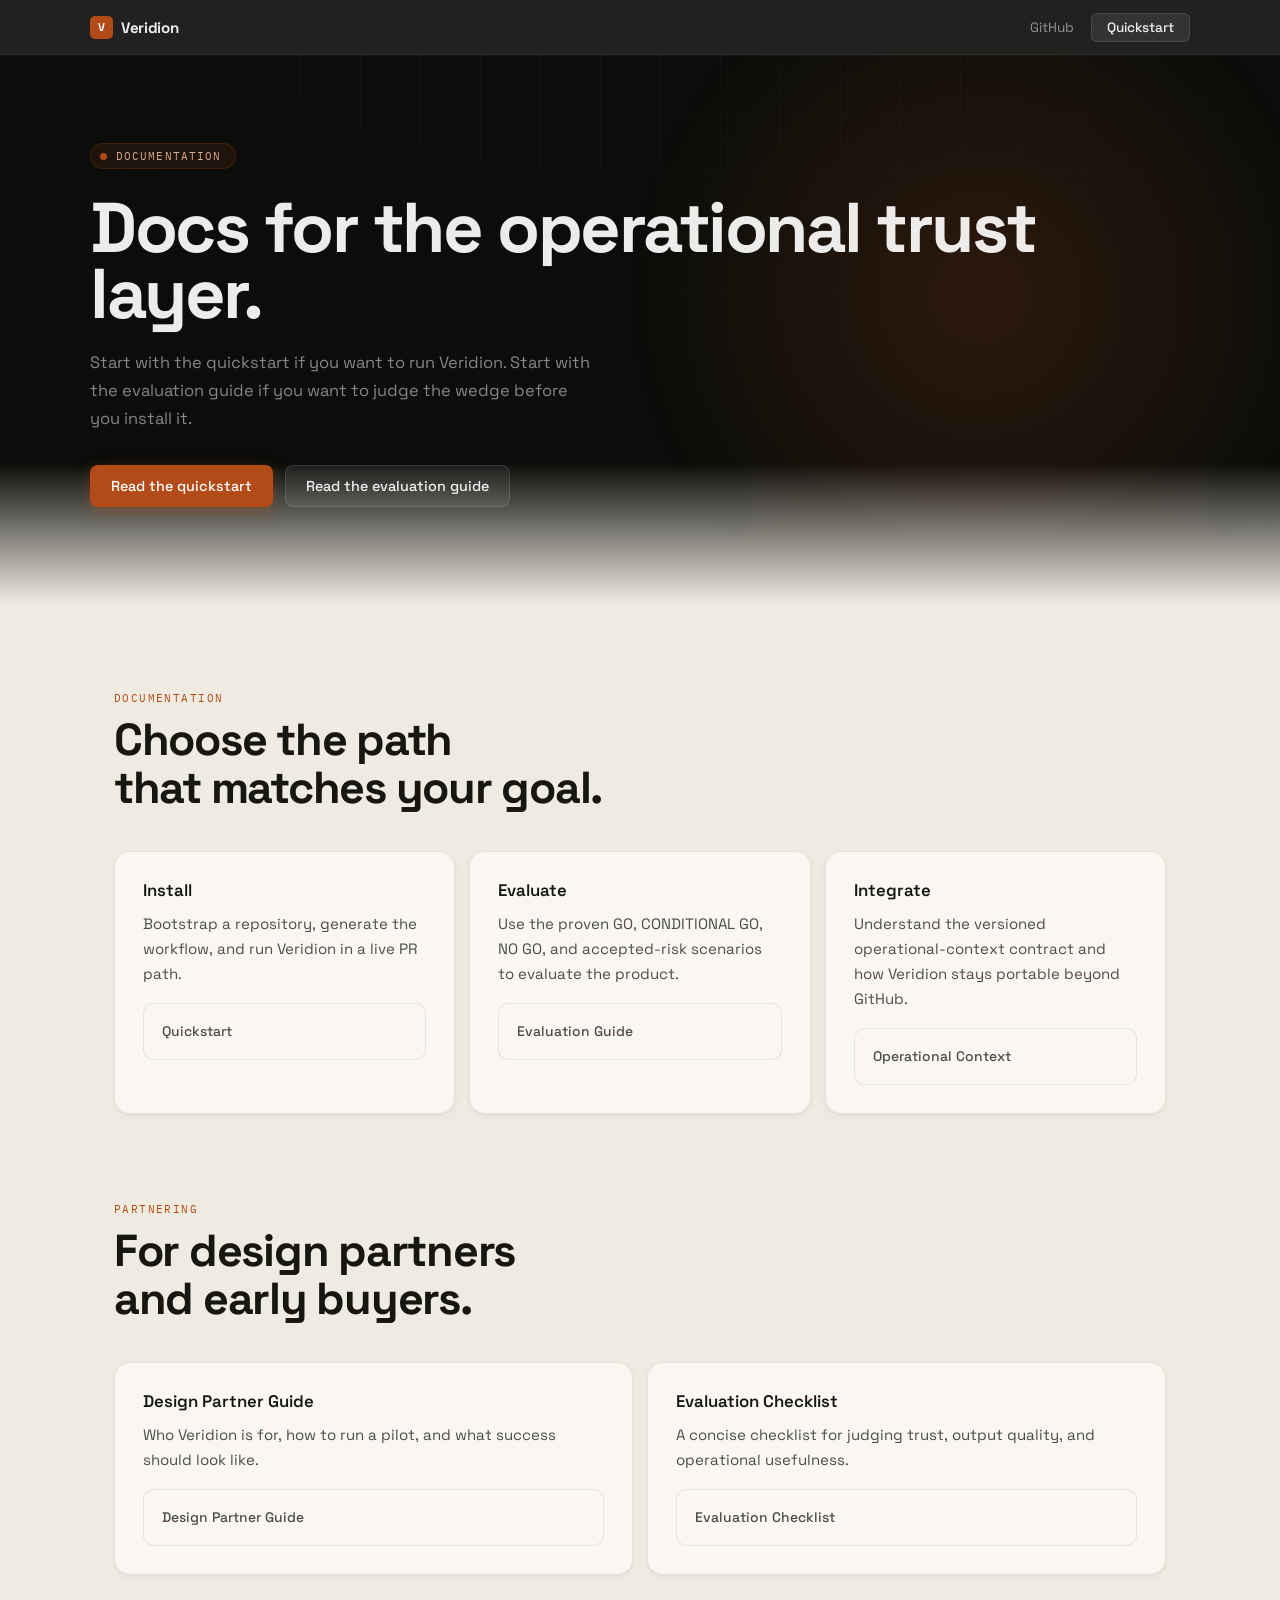
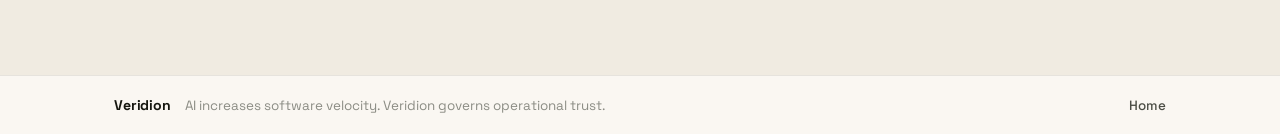
==== site/docs/index.html @ 1397eecc "docs: professionalize public repo surface" ====
<!DOCTYPE html>
<html lang="en">
<head>
  <meta charset="utf-8" />
  <meta name="viewport" content="width=device-width, initial-scale=1" />
  <title>Veridion Docs</title>
  <meta name="description" content="Documentation for Veridion, the operational trust layer for software delivery." />
  <link rel="preconnect" href="https://fonts.googleapis.com" />
  <link rel="preconnect" href="https://fonts.gstatic.com" crossorigin />
  <link href="https://fonts.googleapis.com/css2?family=IBM+Plex+Mono:wght@400;500&family=Space+Grotesk:wght@300;400;500;600;700&display=swap" rel="stylesheet" />
  <link rel="stylesheet" href="../styles.css" />
</head>
<body>
<nav class="nav nav--scrolled" id="nav">
  <div class="nav-inner">
    <a href="/" class="nav-brand">
      <span class="nav-logo" aria-hidden="true">V</span>
      Veridion
    </a>
    <div class="nav-right">
      <a href="https://github.com/veridionhq/veridion" class="nav-link" target="_blank" rel="noopener noreferrer">GitHub</a>
      <a href="/docs/quickstart" class="nav-cta">Quickstart</a>
    </div>
  </div>
</nav>

<section class="hero" style="padding-bottom:96px;">
  <div class="hero-glow" aria-hidden="true"></div>
  <div class="hero-grid-overlay" aria-hidden="true"></div>
  <div class="hero-inner" style="grid-template-columns:minmax(0,1fr);">
    <div class="hero-copy">
      <div class="hero-badge">
        <span class="badge-dot" aria-hidden="true"></span>
        Documentation
      </div>
      <h1>Docs for the operational trust layer.</h1>
      <p class="hero-sub">
        Start with the quickstart if you want to run Veridion.
        Start with the evaluation guide if you want to judge the wedge before you install it.
      </p>
      <div class="hero-actions">
        <a href="/docs/quickstart" class="btn btn--primary">Read the quickstart</a>
        <a href="/docs/evaluation" class="btn btn--ghost">Read the evaluation guide</a>
      </div>
    </div>
  </div>
</section>

<main>
  <section class="content-section reveal is-revealed" aria-labelledby="docs-heading">
    <div class="section-meta">
      <p class="eyebrow">Documentation</p>
      <h2 id="docs-heading">Choose the path<br>that matches your goal.</h2>
    </div>
    <div class="cards-3">
      <article class="card">
        <h3>Install</h3>
        <p>Bootstrap a repository, generate the workflow, and run Veridion in a live PR path.</p>
        <p style="margin-top:16px;"><a href="/docs/quickstart" class="doc-link">Quickstart</a></p>
      </article>
      <article class="card">
        <h3>Evaluate</h3>
        <p>Use the proven GO, CONDITIONAL GO, NO GO, and accepted-risk scenarios to evaluate the product.</p>
        <p style="margin-top:16px;"><a href="/docs/evaluation" class="doc-link">Evaluation Guide</a></p>
      </article>
      <article class="card">
        <h3>Integrate</h3>
        <p>Understand the versioned operational-context contract and how Veridion stays portable beyond GitHub.</p>
        <p style="margin-top:16px;"><a href="/docs/operational-context" class="doc-link">Operational Context</a></p>
      </article>
    </div>
  </section>

  <section class="content-section reveal is-revealed" aria-labelledby="partner-heading">
    <div class="section-meta">
      <p class="eyebrow">Partnering</p>
      <h2 id="partner-heading">For design partners<br>and early buyers.</h2>
    </div>
    <div class="cards-2">
      <article class="card">
        <h3>Design Partner Guide</h3>
        <p>Who Veridion is for, how to run a pilot, and what success should look like.</p>
        <p style="margin-top:16px;"><a href="/docs/design-partner" class="doc-link">Design Partner Guide</a></p>
      </article>
      <article class="card">
        <h3>Evaluation Checklist</h3>
        <p>A concise checklist for judging trust, output quality, and operational usefulness.</p>
        <p style="margin-top:16px;"><a href="/docs/checklist" class="doc-link">Evaluation Checklist</a></p>
      </article>
    </div>
  </section>
</main>

<footer class="footer">
  <div class="footer-inner">
    <span class="footer-brand">Veridion</span>
    <span class="footer-tagline">AI increases software velocity. Veridion governs operational trust.</span>
    <a href="/" class="footer-gh">Home</a>
  </div>
</footer>
</body>
</html>
---- site/styles.css ----
/* ═══════════════════════════════════════════════════════════════
   TOKENS
   ═══════════════════════════════════════════════════════════════ */
:root {
  /* Warm palette */
  --bg:          #f0ebe1;
  --surface:     #faf7f2;
  --surface-2:   #ede6d8;
  --line:        rgba(24, 22, 16, 0.09);
  --line-strong: rgba(24, 22, 16, 0.16);
  --ink:         #161710;
  --ink-2:       #4b4d45;
  --ink-3:       #8b8c84;
  --accent:      #b34b18;
  --accent-deep: #7a2e0b;
  --accent-soft: rgba(179, 75, 24, 0.10);

  /* Dark palette */
  --dark:        #0b0d0a;
  --dark-s:      #131410;
  --dark-line:   rgba(255, 255, 255, 0.07);
  --dark-ink:    rgba(255, 255, 255, 0.92);
  --dark-ink-2:  rgba(255, 255, 255, 0.50);

  /* Decision colors */
  --go:        #16a34a;
  --go-bg:     rgba(22, 163, 74, 0.09);
  --go-bd:     rgba(22, 163, 74, 0.22);
  --cond:      #c2610d;
  --cond-bg:   rgba(194, 97, 13, 0.09);
  --cond-bd:   rgba(194, 97, 13, 0.22);
  --nogo:      #dc2626;
  --nogo-bg:   rgba(220, 38, 38, 0.09);
  --nogo-bd:   rgba(220, 38, 38, 0.22);

  /* Terminal palette */
  --term-bg:     #0a0c09;
  --term-bar:    #111310;
  --term-ink:    rgba(225, 232, 218, 0.88);
  --term-muted:  rgba(175, 182, 165, 0.56);
  --term-h:      rgba(245, 248, 240, 0.96);
  --term-cond:   #f5a063;
  --term-go:     #6ee79e;
  --term-nogo:   #f87272;
  --term-dim:    rgba(165, 172, 158, 0.44);

  /* Shadows */
  --sh-xs: 0 1px 3px rgba(0,0,0,.05), 0 2px 8px rgba(0,0,0,.04);
  --sh-sm: 0 2px 8px rgba(0,0,0,.06), 0 8px 24px rgba(0,0,0,.05);
  --sh-md: 0 4px 16px rgba(0,0,0,.07), 0 16px 48px rgba(0,0,0,.07);
  --sh-lg: 0 8px 32px rgba(0,0,0,.10), 0 32px 80px rgba(0,0,0,.10);

  /* Shape */
  --r:    10px;
  --r-lg: 16px;
  --r-xl: 22px;

  --max-w: 1100px;
  --pad:   clamp(16px, 4vw, 24px);
}

/* ═══════════════════════════════════════════════════════════════
   RESET
   ═══════════════════════════════════════════════════════════════ */
*, *::before, *::after { box-sizing: border-box; margin: 0; }
html { scroll-behavior: smooth; }
body {
  font-family: 'Space Grotesk', system-ui, sans-serif;
  background: var(--bg);
  color: var(--ink);
  -webkit-font-smoothing: antialiased;
  overflow-x: hidden;
}
a { color: inherit; text-decoration: none; }
ul, ol { list-style: none; padding: 0; }
em { font-style: italic; }

/* ═══════════════════════════════════════════════════════════════
   TYPOGRAPHY
   ═══════════════════════════════════════════════════════════════ */
h1 {
  font-size: clamp(3rem, 5.5vw, 5.4rem);
  font-weight: 700;
  line-height: 0.94;
  letter-spacing: -0.035em;
  color: var(--dark-ink);
}
h1 em {
  font-style: normal;
  color: var(--accent);
}
h2 {
  font-size: clamp(2rem, 3.5vw, 3.1rem);
  font-weight: 700;
  line-height: 1.06;
  letter-spacing: -0.028em;
}
h3 {
  font-size: 1.05rem;
  font-weight: 600;
  line-height: 1.3;
}

/* ═══════════════════════════════════════════════════════════════
   NAV
   ═══════════════════════════════════════════════════════════════ */
.nav {
  position: sticky;
  top: 0;
  z-index: 200;
  padding: 0 var(--pad);
  background: rgba(11, 13, 10, 0.70);
  border-bottom: 1px solid var(--dark-line);
  backdrop-filter: blur(24px);
  -webkit-backdrop-filter: blur(24px);
  transition: background 0.3s ease, border-color 0.3s ease;
}
.nav--scrolled {
  background: rgba(11, 13, 10, 0.90);
  border-bottom-color: rgba(255,255,255,0.05);
}
.nav-inner {
  display: flex;
  align-items: center;
  justify-content: space-between;
  height: 54px;
  max-width: var(--max-w);
  margin: 0 auto;
}
.nav-brand {
  display: flex;
  align-items: center;
  gap: 8px;
  font-weight: 700;
  font-size: 0.95rem;
  letter-spacing: -0.02em;
  color: var(--dark-ink);
}
.nav-logo {
  display: inline-flex;
  align-items: center;
  justify-content: center;
  width: 23px;
  height: 23px;
  background: var(--accent);
  color: #fff;
  font-size: 0.7rem;
  font-weight: 700;
  border-radius: 5px;
  flex-shrink: 0;
}
.nav-right {
  display: flex;
  align-items: center;
  gap: 4px;
}
.nav-link {
  display: flex;
  align-items: center;
  gap: 7px;
  padding: 5px 13px;
  font-size: 0.85rem;
  color: var(--dark-ink-2);
  border-radius: 6px;
  transition: color 0.15s, background 0.15s;
}
.nav-link:hover {
  color: var(--dark-ink);
  background: rgba(255,255,255,0.06);
}
.nav-cta {
  padding: 5px 15px;
  background: rgba(255,255,255,0.08);
  border: 1px solid rgba(255,255,255,0.11);
  border-radius: 6px;
  font-size: 0.85rem;
  font-weight: 500;
  color: var(--dark-ink);
  transition: background 0.15s, border-color 0.15s;
}
.nav-cta:hover {
  background: rgba(255,255,255,0.14);
  border-color: rgba(255,255,255,0.18);
}

/* ═══════════════════════════════════════════════════════════════
   HERO
   ═══════════════════════════════════════════════════════════════ */
.hero {
  position: relative;
  background: var(--dark);
  padding: 88px var(--pad) 130px;
  overflow: hidden;
}
.hero-glow {
  position: absolute;
  top: -160px;
  right: -100px;
  width: 800px;
  height: 800px;
  background: radial-gradient(circle at center, rgba(179,75,24,0.20) 0%, transparent 62%);
  pointer-events: none;
  will-change: transform;
}
.hero-grid-overlay {
  position: absolute;
  inset: 0;
  background-image:
    linear-gradient(rgba(255,255,255,0.025) 1px, transparent 1px),
    linear-gradient(90deg, rgba(255,255,255,0.025) 1px, transparent 1px);
  background-size: 60px 60px;
  mask-image: radial-gradient(ellipse 80% 60% at 50% 0%, black 30%, transparent 100%);
  -webkit-mask-image: radial-gradient(ellipse 80% 60% at 50% 0%, black 30%, transparent 100%);
  pointer-events: none;
}
.hero::after {
  content: '';
  position: absolute;
  bottom: 0;
  left: 0;
  right: 0;
  height: 140px;
  background: linear-gradient(to bottom, transparent, var(--bg));
  pointer-events: none;
  z-index: 1;
}
.hero-inner {
  position: relative;
  z-index: 2;
  display: grid;
  grid-template-columns: minmax(0, 1fr) minmax(0, 1.08fr);
  gap: 52px;
  align-items: center;
  max-width: var(--max-w);
  margin: 0 auto;
}
.hero-badge {
  display: inline-flex;
  align-items: center;
  gap: 9px;
  padding: 5px 14px 5px 9px;
  background: rgba(179, 75, 24, 0.12);
  border: 1px solid rgba(179, 75, 24, 0.24);
  border-radius: 20px;
  font-family: 'IBM Plex Mono', monospace;
  font-size: 0.68rem;
  letter-spacing: 0.10em;
  text-transform: uppercase;
  color: rgba(240, 188, 155, 0.90);
  margin-bottom: 26px;
}
.badge-dot {
  width: 7px;
  height: 7px;
  background: var(--accent);
  border-radius: 50%;
  flex-shrink: 0;
  animation: dot-pulse 2.2s ease-in-out infinite;
}
@keyframes dot-pulse {
  0%, 100% { opacity: 1; transform: scale(1); }
  50%       { opacity: 0.45; transform: scale(0.75); }
}
.hero-sub {
  margin-top: 22px;
  font-size: 1.03rem;
  line-height: 1.70;
  color: var(--dark-ink-2);
  max-width: 46ch;
}
.hero-actions {
  display: flex;
  flex-wrap: wrap;
  gap: 12px;
  margin-top: 32px;
}

/* ═══════════════════════════════════════════════════════════════
   BUTTONS
   ═══════════════════════════════════════════════════════════════ */
.btn {
  display: inline-flex;
  align-items: center;
  gap: 8px;
  padding: 11px 20px;
  border-radius: 8px;
  font-size: 0.9rem;
  font-weight: 500;
  border: 1px solid transparent;
  cursor: pointer;
  transition: transform 0.15s ease, box-shadow 0.15s ease, background 0.15s ease, border-color 0.15s ease;
}
.btn:hover  { transform: translateY(-1px); }
.btn:active { transform: translateY(0); }

.btn--primary {
  background: var(--accent);
  color: #fff;
  box-shadow: 0 4px 14px rgba(179, 75, 24, 0.38);
}
.btn--primary:hover {
  background: #c05520;
  box-shadow: 0 6px 22px rgba(179, 75, 24, 0.50);
}
.btn--ghost {
  background: rgba(255, 255, 255, 0.07);
  border-color: rgba(255, 255, 255, 0.11);
  color: var(--dark-ink);
}
.btn--ghost:hover {
  background: rgba(255, 255, 255, 0.12);
  border-color: rgba(255, 255, 255, 0.18);
}
.btn--large {
  padding: 13px 26px;
  font-size: 0.975rem;
}

/* ═══════════════════════════════════════════════════════════════
   TERMINAL
   ═══════════════════════════════════════════════════════════════ */
.hero-terminal {
  background: var(--term-bg);
  border: 1px solid rgba(255, 255, 255, 0.07);
  border-radius: var(--r-lg);
  overflow: hidden;
  box-shadow: var(--sh-lg), 0 0 100px rgba(179, 75, 24, 0.09);
}
.terminal-bar {
  display: flex;
  align-items: center;
  gap: 10px;
  padding: 10px 14px;
  background: var(--term-bar);
  border-bottom: 1px solid rgba(255,255,255,0.05);
}
.terminal-dots {
  display: flex;
  gap: 6px;
  flex-shrink: 0;
}
.terminal-dots span {
  width: 11px;
  height: 11px;
  border-radius: 50%;
}
.terminal-dots span:nth-child(1) { background: #ff5f57; }
.terminal-dots span:nth-child(2) { background: #febc2e; }
.terminal-dots span:nth-child(3) { background: #28c840; }
.terminal-title {
  flex: 1;
  font-family: 'IBM Plex Mono', monospace;
  font-size: 0.68rem;
  color: rgba(255,255,255,0.28);
  white-space: nowrap;
  overflow: hidden;
  text-overflow: ellipsis;
}
.terminal-badge {
  flex-shrink: 0;
  font-family: 'IBM Plex Mono', monospace;
  font-size: 0.63rem;
  font-weight: 500;
  letter-spacing: 0.06em;
  text-transform: uppercase;
  padding: 2px 9px;
  border-radius: 4px;
}
.terminal-badge--conditional {
  background: rgba(194,97,13,0.18);
  color: var(--term-cond);
  border: 1px solid rgba(194,97,13,0.28);
}
.terminal-body {
  padding: 18px 20px 22px;
  font-family: 'IBM Plex Mono', monospace;
  font-size: 0.775rem;
  line-height: 1.72;
  color: var(--term-ink);
  min-height: 360px;
}

/* Terminal line types */
.tl {
  display: block;
  opacity: 0;
  animation: tl-appear 0.22s ease forwards;
}
@keyframes tl-appear {
  from { opacity: 0; transform: translateX(-3px); }
  to   { opacity: 1; transform: translateX(0); }
}
.tl--blank   { line-height: 0.9; }
.tl--h2      { color: var(--term-h); font-weight: 500; font-size: 0.82rem; }
.tl--h3      { color: rgba(200,212,192,0.82); font-weight: 500; }
.tl--decision-cond  { color: var(--term-cond); font-weight: 500; }
.tl--decision-go    { color: var(--term-go);   font-weight: 500; }
.tl--decision-nogo  { color: var(--term-nogo); font-weight: 500; }
.tl--kv      { color: var(--term-muted); }
.tl--summary { color: var(--term-dim); font-size: 0.71rem; }
.tl--li      { color: rgba(188,196,180,0.75); padding-left: 2px; }

.terminal-cursor {
  display: inline-block;
  color: rgba(255,255,255,0.65);
  font-size: 0.78rem;
  animation: cursor-blink 1.1s step-end infinite;
}
@keyframes cursor-blink {
  0%, 100% { opacity: 1; }
  50%       { opacity: 0; }
}

/* ═══════════════════════════════════════════════════════════════
   SCANNER BAR
   ═══════════════════════════════════════════════════════════════ */
.scanner-bar {
  display: flex;
  align-items: center;
  gap: 18px;
  padding: 13px var(--pad);
  background: var(--surface-2);
  border-bottom: 1px solid var(--line);
}
.scanner-label {
  font-family: 'IBM Plex Mono', monospace;
  font-size: 0.67rem;
  letter-spacing: 0.10em;
  text-transform: uppercase;
  color: var(--ink-3);
  white-space: nowrap;
}
.scanner-list {
  display: flex;
  flex-wrap: wrap;
  align-items: center;
}
.scanner-list li {
  font-size: 0.84rem;
  font-weight: 500;
  color: var(--ink-2);
  padding: 0 12px;
  position: relative;
}
.scanner-list li + li::before {
  content: '·';
  position: absolute;
  left: 0;
  color: var(--ink-3);
  font-weight: 400;
}

/* ═══════════════════════════════════════════════════════════════
   MAIN LAYOUT
   ═══════════════════════════════════════════════════════════════ */
main {
  max-width: var(--max-w);
  margin: 0 auto;
  padding: 0 var(--pad) 100px;
}
.content-section {
  padding-top: 88px;
}
.section-meta {
  margin-bottom: 40px;
}
.section-meta--centered {
  text-align: center;
}
.eyebrow {
  font-family: 'IBM Plex Mono', monospace;
  font-size: 0.68rem;
  letter-spacing: 0.13em;
  text-transform: uppercase;
  color: var(--accent);
  margin-bottom: 11px;
}
.section-intro {
  margin-top: 14px;
  font-size: 1.03rem;
  color: var(--ink-2);
  max-width: 50ch;
  line-height: 1.65;
}

/* ═══════════════════════════════════════════════════════════════
   CARDS (generic)
   ═══════════════════════════════════════════════════════════════ */
.cards-3 {
  display: grid;
  grid-template-columns: repeat(3, minmax(0, 1fr));
  gap: 14px;
}
.cards-2 {
  display: grid;
  grid-template-columns: repeat(2, minmax(0, 1fr));
  gap: 14px;
}
.card {
  padding: 28px;
  background: var(--surface);
  border: 1px solid var(--line);
  border-radius: var(--r-lg);
  box-shadow: var(--sh-xs);
  transition: transform 0.18s ease, box-shadow 0.18s ease, border-color 0.18s ease;
}
.card:hover {
  transform: translateY(-2px);
  box-shadow: var(--sh-sm);
  border-color: var(--line-strong);
}
.card h3 { margin-bottom: 10px; }
.card p {
  font-size: 0.94rem;
  color: var(--ink-2);
  line-height: 1.66;
}
.card p em { color: var(--ink); }
.card-num {
  font-family: 'IBM Plex Mono', monospace;
  font-size: 0.67rem;
  font-weight: 500;
  color: var(--ink-3);
  letter-spacing: 0.04em;
  margin-bottom: 13px;
}

/* ═══════════════════════════════════════════════════════════════
   STATEMENT BAND
   ═══════════════════════════════════════════════════════════════ */
.statement {
  margin-top: 56px;
  padding: 34px 38px;
  background: var(--surface);
  border: 1px solid var(--line);
  border-left: 3px solid var(--accent);
  border-radius: var(--r-lg);
  box-shadow: var(--sh-xs);
}
.statement p {
  font-size: clamp(1.05rem, 2vw, 1.35rem);
  font-weight: 500;
  line-height: 1.58;
  color: var(--ink);
}
.statement em     { color: var(--ink-2); }
.statement strong { color: var(--ink); }

/* ═══════════════════════════════════════════════════════════════
   TENSION CARDS
   ═══════════════════════════════════════════════════════════════ */
.tension-card {
  padding: 28px;
  background: var(--surface);
  border: 1px solid var(--line);
  border-radius: var(--r-lg);
  box-shadow: var(--sh-xs);
}
.tension-label {
  font-family: 'IBM Plex Mono', monospace;
  font-size: 0.67rem;
  font-weight: 500;
  letter-spacing: 0.10em;
  text-transform: uppercase;
  margin-bottom: 16px;
}
.tension-card--accel    .tension-label { color: var(--nogo); }
.tension-card--control  .tension-label { color: var(--go); }
.tension-card ul { display: flex; flex-direction: column; gap: 10px; }
.tension-card li {
  font-size: 0.94rem;
  color: var(--ink-2);
  line-height: 1.52;
  padding-left: 14px;
  position: relative;
}
.tension-card li::before {
  content: '–';
  position: absolute;
  left: 0;
  color: var(--ink-3);
}

/* ═══════════════════════════════════════════════════════════════
   STEPS
   ═══════════════════════════════════════════════════════════════ */
.steps {
  position: relative;
  display: flex;
  flex-direction: column;
}
.steps::before {
  content: '';
  position: absolute;
  left: 19px;
  top: 20px;
  bottom: 20px;
  width: 1px;
  background: linear-gradient(to bottom, var(--accent) 0%, transparent 100%);
  opacity: 0.22;
}
.step {
  display: flex;
  gap: 24px;
  padding: 28px 0;
  border-top: 1px solid var(--line);
}
.step:first-child {
  border-top: 0;
  padding-top: 0;
}
.step-num {
  flex-shrink: 0;
  width: 38px;
  height: 38px;
  border-radius: 50%;
  background: var(--surface);
  border: 1px solid var(--line-strong);
  display: flex;
  align-items: center;
  justify-content: center;
  font-family: 'IBM Plex Mono', monospace;
  font-size: 0.78rem;
  font-weight: 500;
  color: var(--accent);
  position: relative;
  z-index: 1;
}
.step-body h3 { margin-bottom: 6px; }
.step-body p {
  font-size: 0.94rem;
  color: var(--ink-2);
  line-height: 1.65;
}

/* ═══════════════════════════════════════════════════════════════
   DECISION CARDS
   ═══════════════════════════════════════════════════════════════ */
.decisions {
  display: grid;
  grid-template-columns: repeat(2, minmax(0, 1fr));
  gap: 14px;
}
.decision-card {
  padding: 24px;
  background: var(--surface);
  border: 1px solid var(--line);
  border-radius: var(--r-lg);
  border-top-width: 2px;
  box-shadow: var(--sh-xs);
  transition: transform 0.18s ease, box-shadow 0.18s ease;
}
.decision-card:hover {
  transform: translateY(-2px);
  box-shadow: var(--sh-sm);
}
.decision-card--go         { border-top-color: var(--go); }
.decision-card--conditional { border-top-color: var(--cond); }
.decision-card--nogo        { border-top-color: var(--nogo); }

.decision-top {
  display: flex;
  align-items: center;
  justify-content: space-between;
  margin-bottom: 12px;
}
.decision-verdict {
  font-family: 'IBM Plex Mono', monospace;
  font-size: 0.67rem;
  font-weight: 500;
  letter-spacing: 0.05em;
  text-transform: uppercase;
  padding: 3px 9px;
  border-radius: 5px;
}
.decision-verdict--go {
  background: var(--go-bg);
  color: var(--go);
  border: 1px solid var(--go-bd);
}
.decision-verdict--conditional {
  background: var(--cond-bg);
  color: var(--cond);
  border: 1px solid var(--cond-bd);
}
.decision-verdict--nogo {
  background: var(--nogo-bg);
  color: var(--nogo);
  border: 1px solid var(--nogo-bd);
}
.decision-score {
  font-family: 'IBM Plex Mono', monospace;
  font-size: 1.55rem;
  font-weight: 500;
  color: var(--ink-3);
  line-height: 1;
}
.decision-scenario {
  font-size: 0.76rem;
  font-weight: 600;
  color: var(--ink-3);
  text-transform: uppercase;
  letter-spacing: 0.06em;
  margin-bottom: 7px;
}
.decision-body {
  font-size: 0.9rem;
  color: var(--ink-2);
  line-height: 1.56;
}

/* ═══════════════════════════════════════════════════════════════
   DOC LINKS
   ═══════════════════════════════════════════════════════════════ */
.doc-links {
  display: grid;
  grid-template-columns: repeat(4, minmax(0, 1fr));
  gap: 12px;
  margin-top: 20px;
}
.doc-link {
  display: flex;
  align-items: center;
  justify-content: space-between;
  gap: 8px;
  padding: 16px 18px;
  background: var(--surface);
  border: 1px solid var(--line);
  border-radius: var(--r);
  font-size: 0.87rem;
  font-weight: 500;
  color: var(--ink-2);
  transition: border-color 0.15s, color 0.15s, transform 0.15s, background 0.15s;
}
.doc-link:hover {
  border-color: var(--accent);
  color: var(--accent);
  transform: translateY(-1px);
  background: rgba(179,75,24,0.03);
}

/* ═══════════════════════════════════════════════════════════════
   CTA SECTION
   ═══════════════════════════════════════════════════════════════ */
.cta-section {
  margin-top: 88px;
}
.cta-inner {
  position: relative;
  overflow: hidden;
  background: var(--dark);
  border: 1px solid var(--dark-line);
  border-radius: var(--r-xl);
  padding: 72px 56px;
  text-align: center;
}
.cta-glow {
  position: absolute;
  top: -80px;
  left: 50%;
  transform: translateX(-50%);
  width: 500px;
  height: 260px;
  background: radial-gradient(ellipse at center, rgba(179,75,24,0.24) 0%, transparent 68%);
  pointer-events: none;
}
.cta-inner h2 {
  color: var(--dark-ink);
  margin-bottom: 13px;
  position: relative;
}
.cta-inner > p {
  font-size: 1.03rem;
  color: var(--dark-ink-2);
  margin-bottom: 28px;
  position: relative;
}
.cta-code {
  display: inline-flex;
  align-items: center;
  gap: 10px;
  padding: 11px 16px;
  background: rgba(255,255,255,0.05);
  border: 1px solid rgba(255,255,255,0.09);
  border-radius: 8px;
  margin-bottom: 28px;
  position: relative;
}
.cta-code code {
  font-family: 'IBM Plex Mono', monospace;
  font-size: 0.85rem;
  color: rgba(255,255,255,0.78);
  user-select: all;
}
.copy-btn {
  background: none;
  border: none;
  padding: 3px 5px;
  cursor: pointer;
  color: rgba(255,255,255,0.35);
  border-radius: 4px;
  display: flex;
  align-items: center;
  transition: color 0.15s, background 0.15s;
  flex-shrink: 0;
}
.copy-btn:hover {
  color: rgba(255,255,255,0.75);
  background: rgba(255,255,255,0.08);
}
.copy-btn .icon-check { display: none; }
.copy-btn.copied .icon-copy  { display: none; }
.copy-btn.copied .icon-check { display: block; color: #6ee7a0; }

/* ═══════════════════════════════════════════════════════════════
   FOOTER
   ═══════════════════════════════════════════════════════════════ */
.footer {
  border-top: 1px solid var(--line);
  background: var(--surface);
}
.footer-inner {
  display: flex;
  align-items: center;
  gap: 14px;
  max-width: var(--max-w);
  margin: 0 auto;
  padding: 20px var(--pad);
}
.footer-brand {
  font-weight: 700;
  font-size: 0.88rem;
  letter-spacing: -0.01em;
}
.footer-tagline {
  flex: 1;
  font-size: 0.84rem;
  color: var(--ink-3);
}
.footer-gh {
  display: flex;
  align-items: center;
  gap: 5px;
  font-size: 0.84rem;
  font-weight: 500;
  color: var(--ink-2);
  transition: color 0.15s;
}
.footer-gh:hover { color: var(--accent); }

/* ═══════════════════════════════════════════════════════════════
   SCROLL REVEAL
   ═══════════════════════════════════════════════════════════════ */
.reveal {
  opacity: 0;
  transform: translateY(22px);
  transition: opacity 0.55s ease, transform 0.55s ease;
}
.reveal.is-revealed {
  opacity: 1;
  transform: translateY(0);
}
.reveal-child {
  opacity: 0;
  transform: translateY(18px);
  transition: opacity 0.50s ease, transform 0.50s ease;
}
.reveal-child.is-revealed {
  opacity: 1;
  transform: translateY(0);
}

/* ═══════════════════════════════════════════════════════════════
   RESPONSIVE
   ═══════════════════════════════════════════════════════════════ */
@media (max-width: 940px) {
  .hero-inner {
    grid-template-columns: 1fr;
    gap: 44px;
  }
  .hero-terminal {
    display: none;
  }
  .hero {
    padding-bottom: 100px;
  }
}

@media (max-width: 820px) {
  .cards-3,
  .decisions,
  .doc-links {
    grid-template-columns: 1fr;
  }
}

@media (max-width: 640px) {
  .cards-2 { grid-template-columns: 1fr; }
  .hero { padding-top: 60px; padding-bottom: 80px; }
  .content-section { padding-top: 64px; }
  .statement { padding: 24px; }
  .cta-inner { padding: 44px 24px; }
  .cta-code { flex-wrap: wrap; justify-content: center; }
  .steps::before { display: none; }
  .scanner-bar { flex-direction: column; align-items: flex-start; gap: 8px; }
  .footer-tagline { display: none; }
}

@media (prefers-reduced-motion: reduce) {
  .reveal, .reveal-child, .btn, .card, .decision-card, .doc-link {
    transition: none;
  }
  .badge-dot, .terminal-cursor, .tl {
    animation: none;
  }
  .tl { opacity: 1; }
}
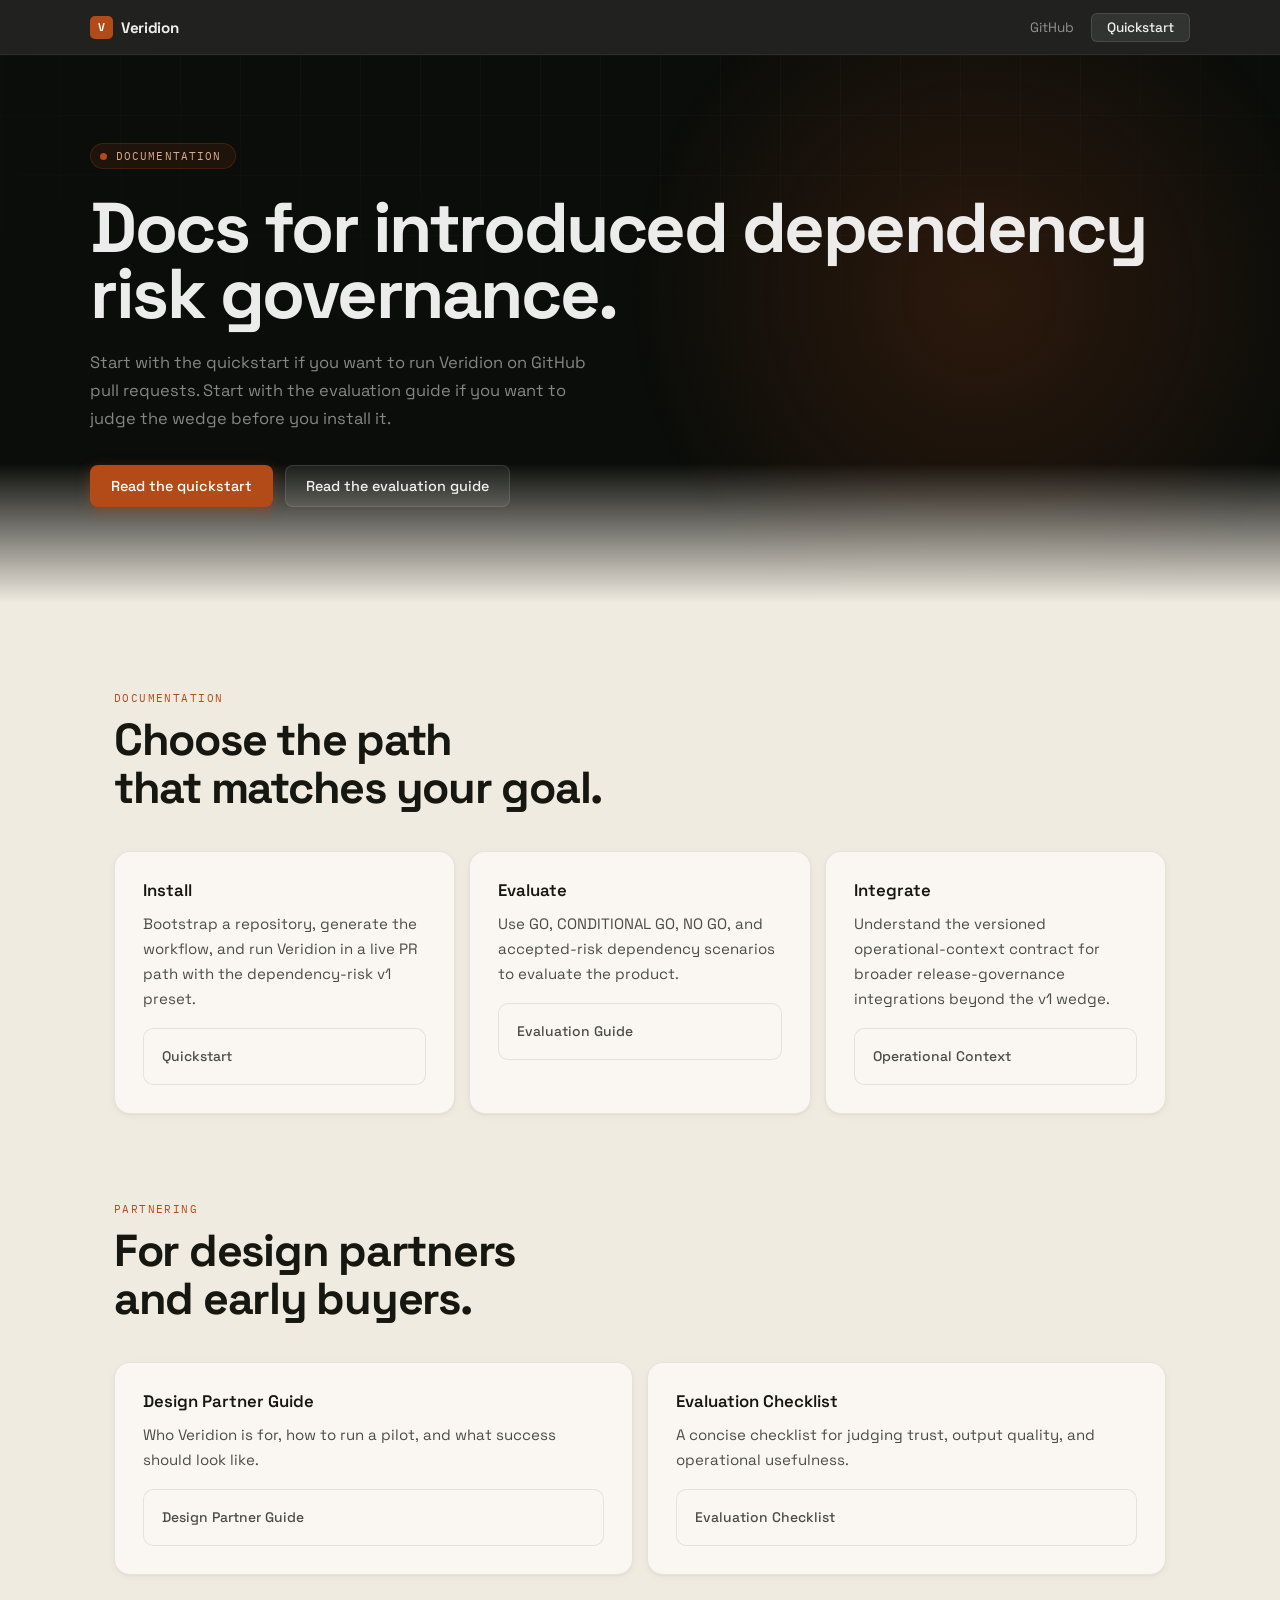
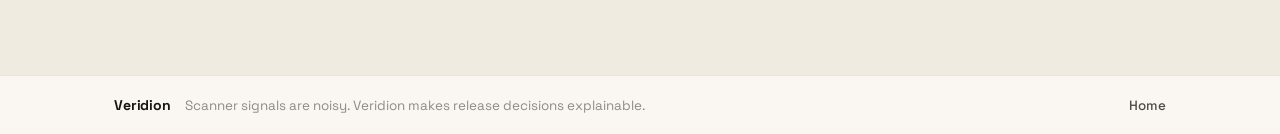
==== commit ba97faf2: "strategy: align v1 dependency risk wedge" ====
--- a/site/docs/index.html
+++ b/site/docs/index.html
@@ -4,7 +4,7 @@
   <meta charset="utf-8" />
   <meta name="viewport" content="width=device-width, initial-scale=1" />
   <title>Veridion Docs</title>
-  <meta name="description" content="Documentation for Veridion, the operational trust layer for software delivery." />
+  <meta name="description" content="Documentation for Veridion, the release decision engine for introduced dependency risk." />
   <link rel="preconnect" href="https://fonts.googleapis.com" />
   <link rel="preconnect" href="https://fonts.gstatic.com" crossorigin />
   <link href="https://fonts.googleapis.com/css2?family=IBM+Plex+Mono:wght@400;500&family=Space+Grotesk:wght@300;400;500;600;700&display=swap" rel="stylesheet" />
@@ -33,9 +33,9 @@
         <span class="badge-dot" aria-hidden="true"></span>
         Documentation
       </div>
-      <h1>Docs for the operational trust layer.</h1>
+      <h1>Docs for introduced dependency risk governance.</h1>
       <p class="hero-sub">
-        Start with the quickstart if you want to run Veridion.
+        Start with the quickstart if you want to run Veridion on GitHub pull requests.
         Start with the evaluation guide if you want to judge the wedge before you install it.
       </p>
       <div class="hero-actions">
@@ -55,17 +55,17 @@
     <div class="cards-3">
       <article class="card">
         <h3>Install</h3>
-        <p>Bootstrap a repository, generate the workflow, and run Veridion in a live PR path.</p>
+        <p>Bootstrap a repository, generate the workflow, and run Veridion in a live PR path with the dependency-risk v1 preset.</p>
         <p style="margin-top:16px;"><a href="/docs/quickstart" class="doc-link">Quickstart</a></p>
       </article>
       <article class="card">
         <h3>Evaluate</h3>
-        <p>Use the proven GO, CONDITIONAL GO, NO GO, and accepted-risk scenarios to evaluate the product.</p>
+        <p>Use GO, CONDITIONAL GO, NO GO, and accepted-risk dependency scenarios to evaluate the product.</p>
         <p style="margin-top:16px;"><a href="/docs/evaluation" class="doc-link">Evaluation Guide</a></p>
       </article>
       <article class="card">
         <h3>Integrate</h3>
-        <p>Understand the versioned operational-context contract and how Veridion stays portable beyond GitHub.</p>
+        <p>Understand the versioned operational-context contract for broader release-governance integrations beyond the v1 wedge.</p>
         <p style="margin-top:16px;"><a href="/docs/operational-context" class="doc-link">Operational Context</a></p>
       </article>
     </div>
@@ -94,7 +94,7 @@
 <footer class="footer">
   <div class="footer-inner">
     <span class="footer-brand">Veridion</span>
-    <span class="footer-tagline">AI increases software velocity. Veridion governs operational trust.</span>
+    <span class="footer-tagline">Scanner signals are noisy. Veridion makes release decisions explainable.</span>
     <a href="/" class="footer-gh">Home</a>
   </div>
 </footer>
--- a/site/styles.css
+++ b/site/styles.css
@@ -85,10 +85,6 @@
   letter-spacing: -0.035em;
   color: var(--dark-ink);
 }
-h1 em {
-  font-style: normal;
-  color: var(--accent);
-}
 h2 {
   font-size: clamp(2rem, 3.5vw, 3.1rem);
   font-weight: 700;
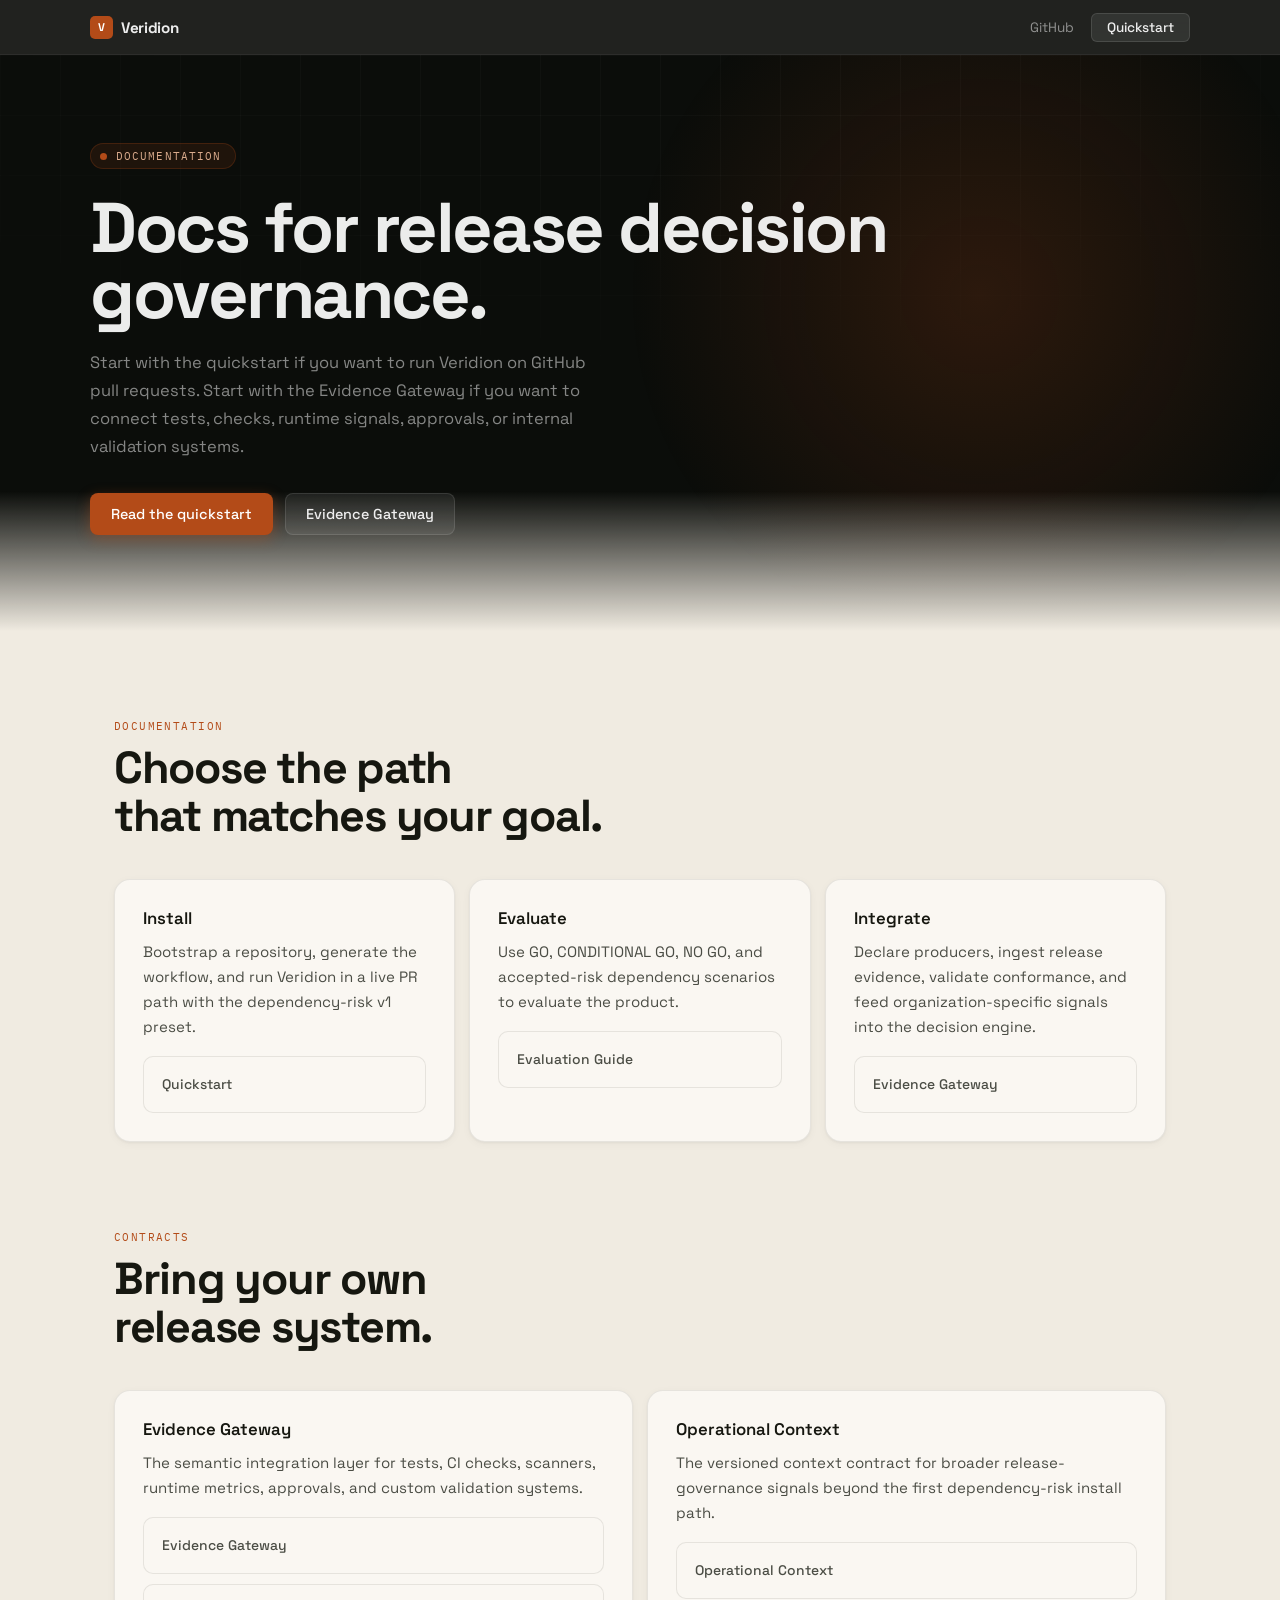
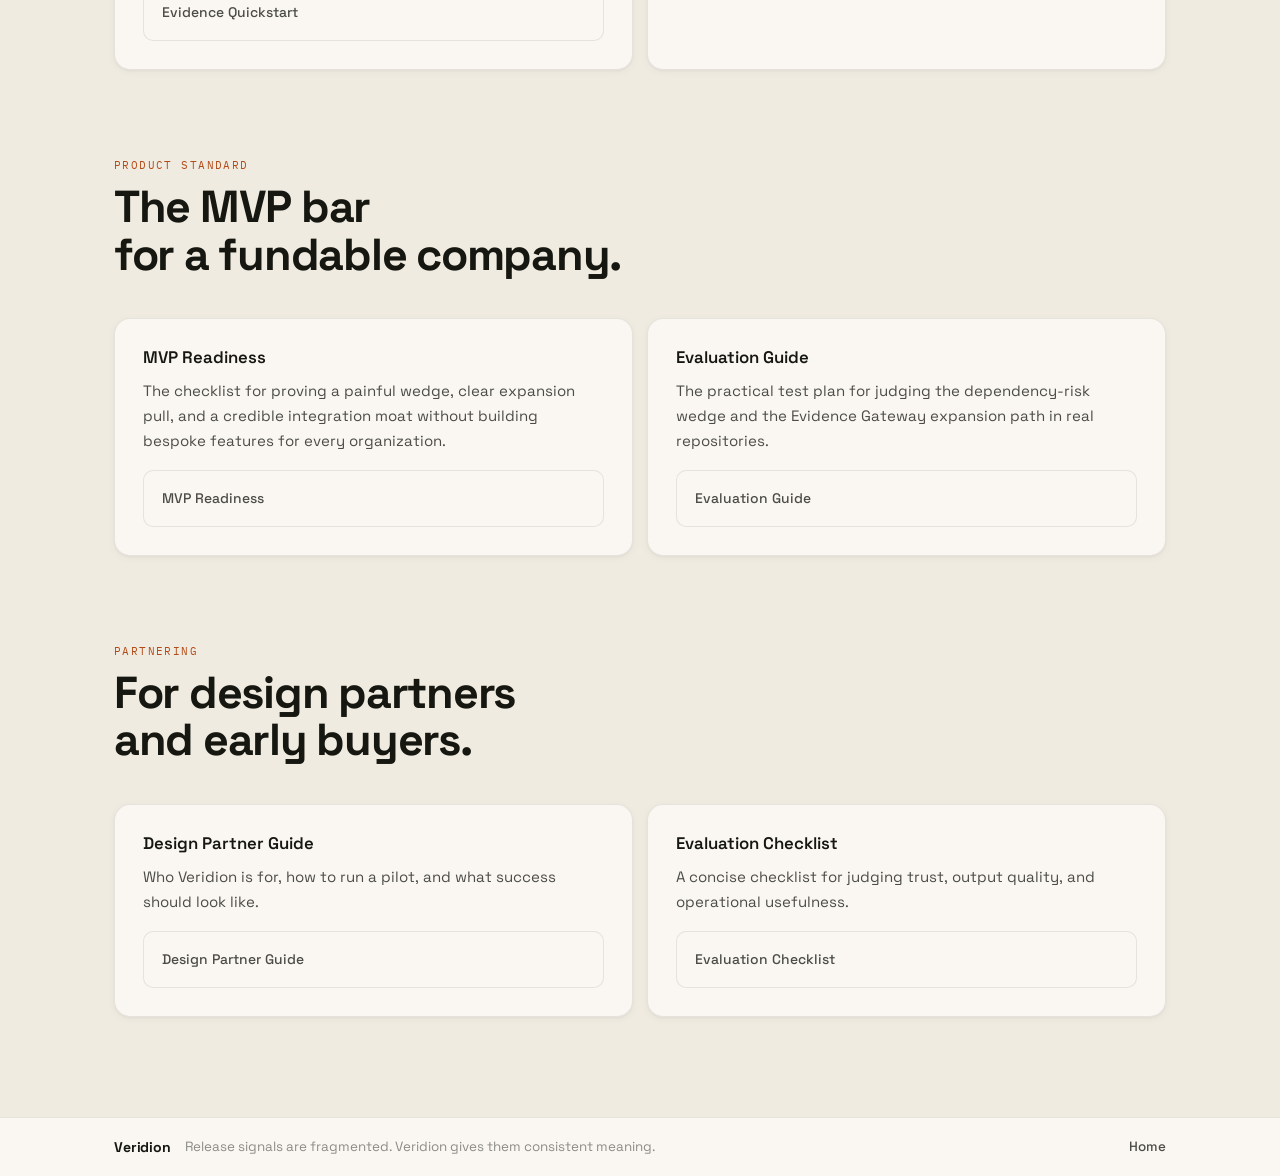
==== commit a697148b: "feat: add release evidence gateway" ====
--- a/site/docs/index.html
+++ b/site/docs/index.html
@@ -4,7 +4,7 @@
   <meta charset="utf-8" />
   <meta name="viewport" content="width=device-width, initial-scale=1" />
   <title>Veridion Docs</title>
-  <meta name="description" content="Documentation for Veridion, the release decision engine for introduced dependency risk." />
+  <meta name="description" content="Documentation for Veridion, the release decision operating layer and evidence gateway." />
   <link rel="preconnect" href="https://fonts.googleapis.com" />
   <link rel="preconnect" href="https://fonts.gstatic.com" crossorigin />
   <link href="https://fonts.googleapis.com/css2?family=IBM+Plex+Mono:wght@400;500&family=Space+Grotesk:wght@300;400;500;600;700&display=swap" rel="stylesheet" />
@@ -33,14 +33,14 @@
         <span class="badge-dot" aria-hidden="true"></span>
         Documentation
       </div>
-      <h1>Docs for introduced dependency risk governance.</h1>
+      <h1>Docs for release decision governance.</h1>
       <p class="hero-sub">
         Start with the quickstart if you want to run Veridion on GitHub pull requests.
-        Start with the evaluation guide if you want to judge the wedge before you install it.
+        Start with the Evidence Gateway if you want to connect tests, checks, runtime signals, approvals, or internal validation systems.
       </p>
       <div class="hero-actions">
         <a href="/docs/quickstart" class="btn btn--primary">Read the quickstart</a>
-        <a href="/docs/evaluation" class="btn btn--ghost">Read the evaluation guide</a>
+        <a href="/docs/evidence-gateway" class="btn btn--ghost">Evidence Gateway</a>
       </div>
     </div>
   </div>
@@ -65,8 +65,47 @@
       </article>
       <article class="card">
         <h3>Integrate</h3>
-        <p>Understand the versioned operational-context contract for broader release-governance integrations beyond the v1 wedge.</p>
+        <p>Declare producers, ingest release evidence, validate conformance, and feed organization-specific signals into the decision engine.</p>
+        <p style="margin-top:16px;"><a href="/docs/evidence-gateway" class="doc-link">Evidence Gateway</a></p>
+      </article>
+    </div>
+  </section>
+
+  <section class="content-section reveal is-revealed" aria-labelledby="contracts-heading">
+    <div class="section-meta">
+      <p class="eyebrow">Contracts</p>
+      <h2 id="contracts-heading">Bring your own<br>release system.</h2>
+    </div>
+    <div class="cards-2">
+      <article class="card">
+        <h3>Evidence Gateway</h3>
+        <p>The semantic integration layer for tests, CI checks, scanners, runtime metrics, approvals, and custom validation systems.</p>
+        <p style="margin-top:16px;"><a href="/docs/evidence-gateway" class="doc-link">Evidence Gateway</a></p>
+        <p style="margin-top:10px;"><a href="/docs/evidence-quickstart" class="doc-link">Evidence Quickstart</a></p>
+      </article>
+      <article class="card">
+        <h3>Operational Context</h3>
+        <p>The versioned context contract for broader release-governance signals beyond the first dependency-risk install path.</p>
         <p style="margin-top:16px;"><a href="/docs/operational-context" class="doc-link">Operational Context</a></p>
+      </article>
+    </div>
+  </section>
+
+  <section class="content-section reveal is-revealed" aria-labelledby="mvp-heading">
+    <div class="section-meta">
+      <p class="eyebrow">Product standard</p>
+      <h2 id="mvp-heading">The MVP bar<br>for a fundable company.</h2>
+    </div>
+    <div class="cards-2">
+      <article class="card">
+        <h3>MVP Readiness</h3>
+        <p>The checklist for proving a painful wedge, clear expansion pull, and a credible integration moat without building bespoke features for every organization.</p>
+        <p style="margin-top:16px;"><a href="/docs/mvp-readiness" class="doc-link">MVP Readiness</a></p>
+      </article>
+      <article class="card">
+        <h3>Evaluation Guide</h3>
+        <p>The practical test plan for judging the dependency-risk wedge and the Evidence Gateway expansion path in real repositories.</p>
+        <p style="margin-top:16px;"><a href="/docs/evaluation" class="doc-link">Evaluation Guide</a></p>
       </article>
     </div>
   </section>
@@ -94,7 +133,7 @@
 <footer class="footer">
   <div class="footer-inner">
     <span class="footer-brand">Veridion</span>
-    <span class="footer-tagline">Scanner signals are noisy. Veridion makes release decisions explainable.</span>
+    <span class="footer-tagline">Release signals are fragmented. Veridion gives them consistent meaning.</span>
     <a href="/" class="footer-gh">Home</a>
   </div>
 </footer>
--- a/site/styles.css
+++ b/site/styles.css
@@ -710,7 +710,7 @@
    ═══════════════════════════════════════════════════════════════ */
 .doc-links {
   display: grid;
-  grid-template-columns: repeat(4, minmax(0, 1fr));
+  grid-template-columns: repeat(auto-fit, minmax(180px, 1fr));
   gap: 12px;
   margin-top: 20px;
 }
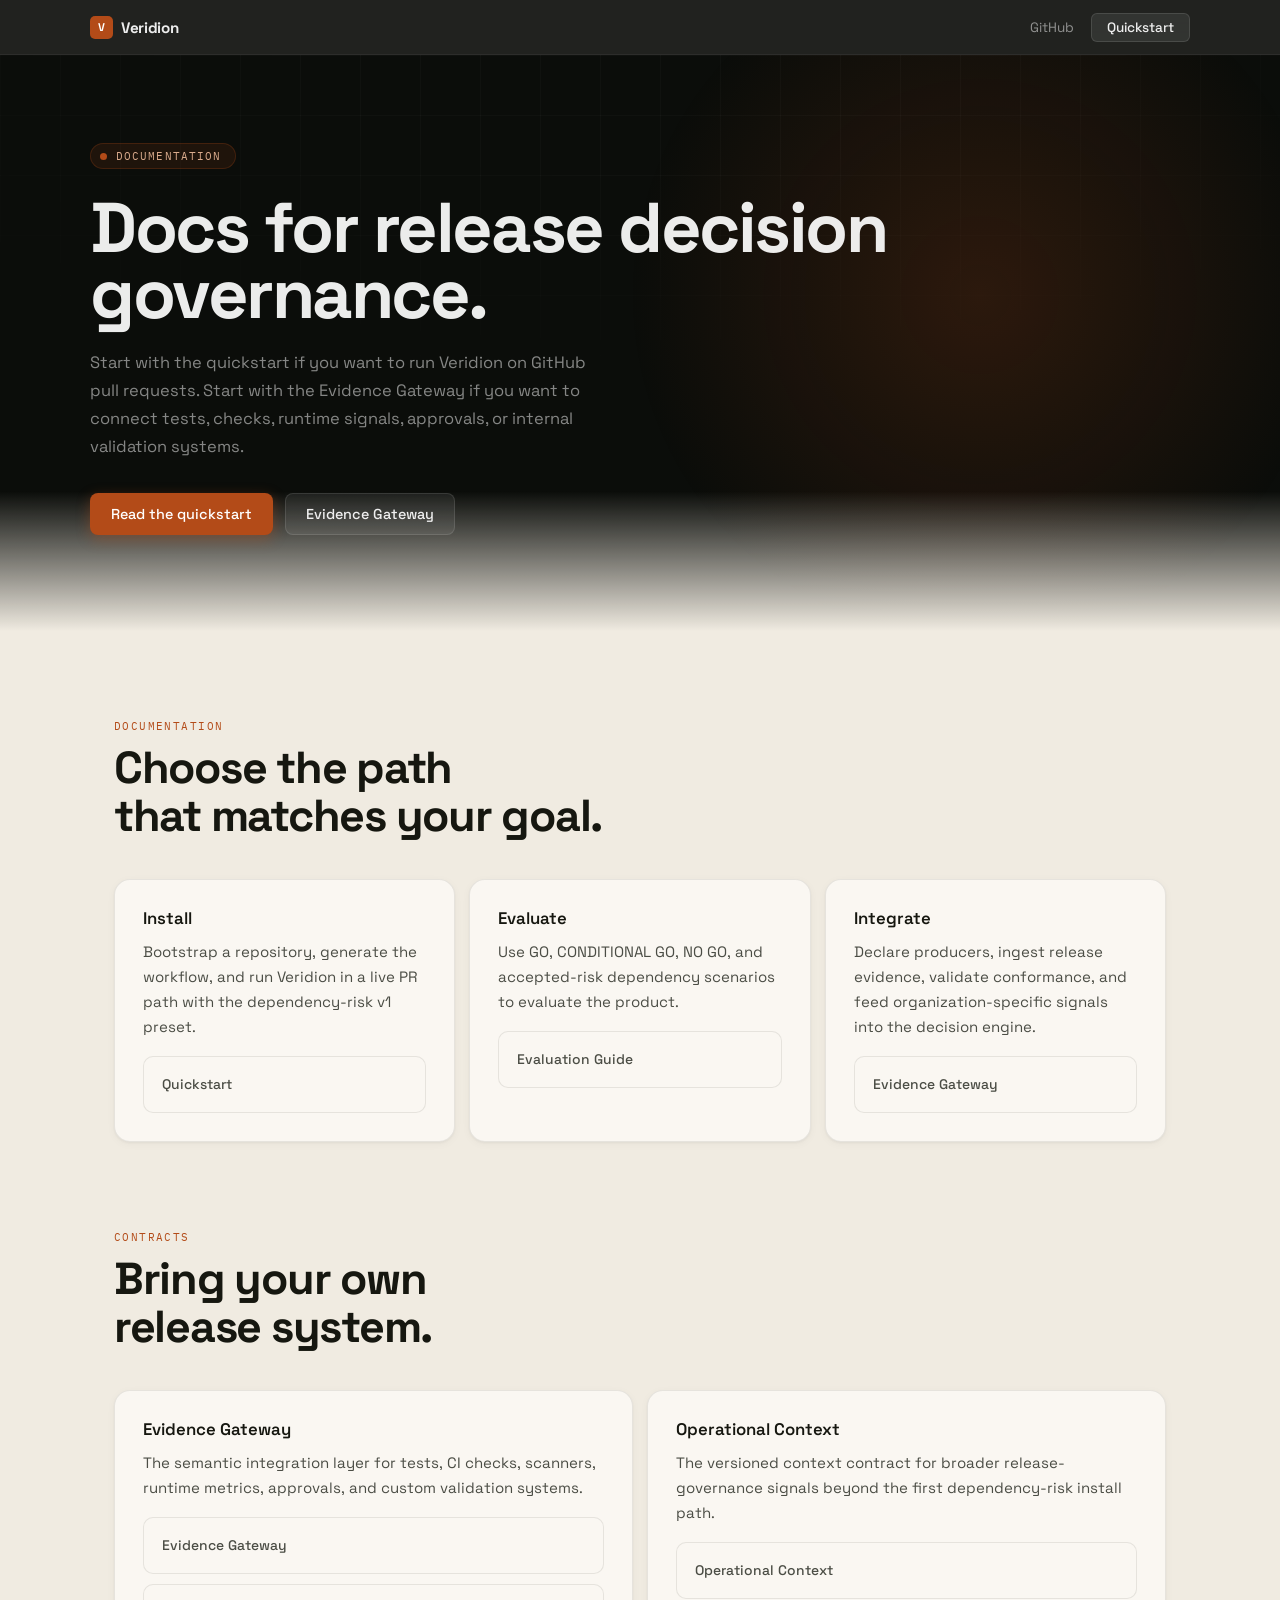
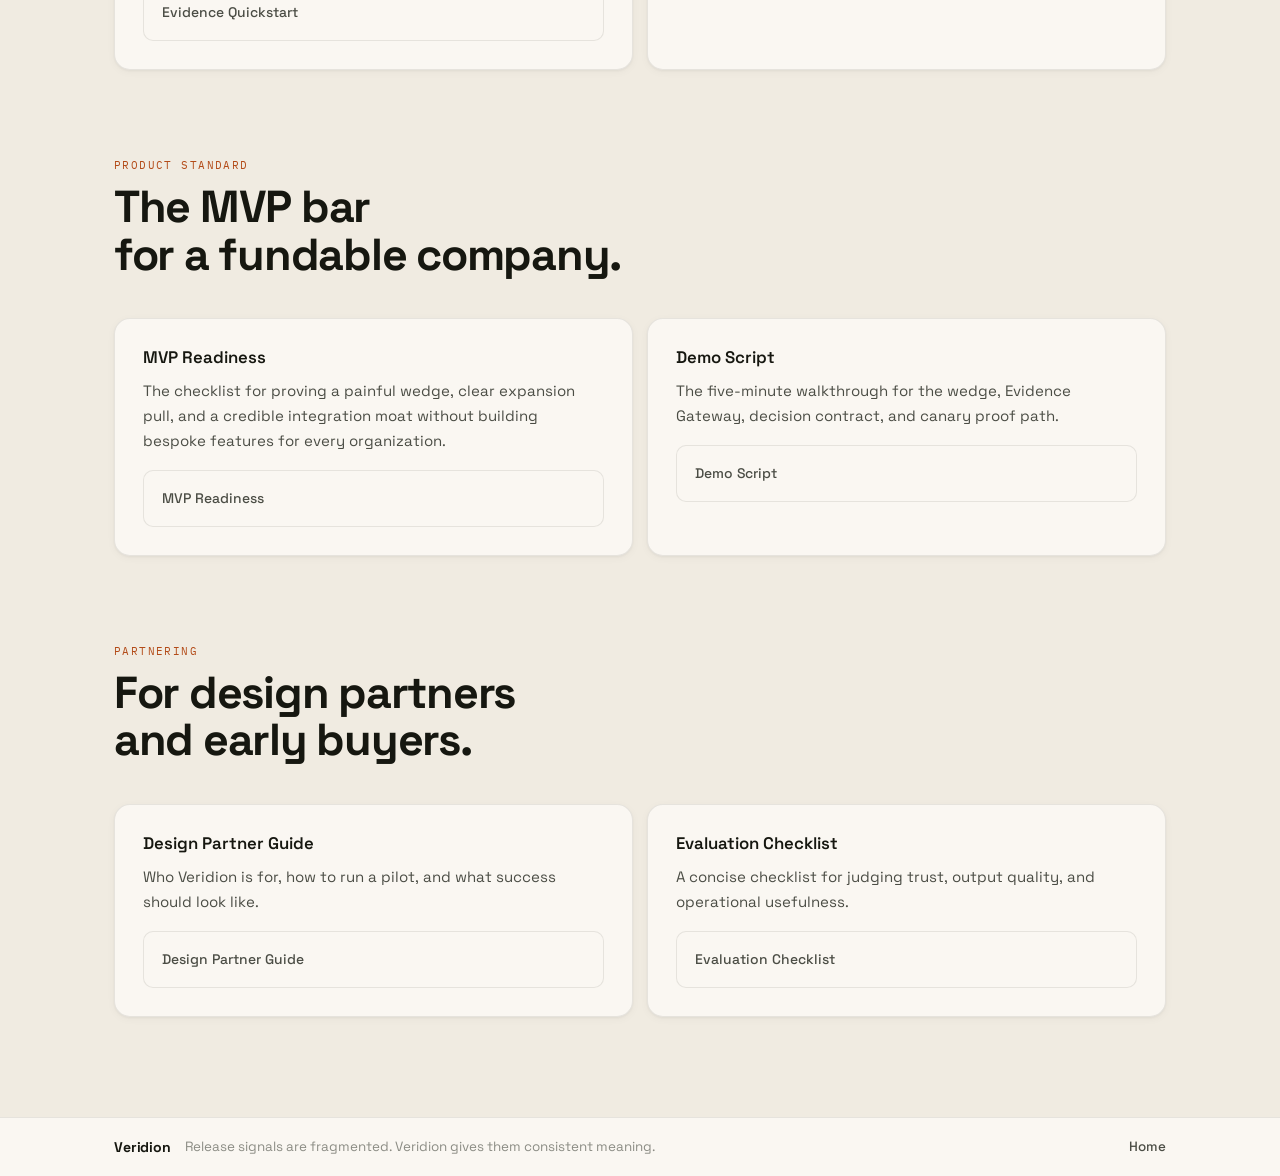
==== commit 180a33cb: "docs: add evidence gateway demo narrative" ====
--- a/site/docs/index.html
+++ b/site/docs/index.html
@@ -103,9 +103,9 @@
         <p style="margin-top:16px;"><a href="/docs/mvp-readiness" class="doc-link">MVP Readiness</a></p>
       </article>
       <article class="card">
-        <h3>Evaluation Guide</h3>
-        <p>The practical test plan for judging the dependency-risk wedge and the Evidence Gateway expansion path in real repositories.</p>
-        <p style="margin-top:16px;"><a href="/docs/evaluation" class="doc-link">Evaluation Guide</a></p>
+        <h3>Demo Script</h3>
+        <p>The five-minute walkthrough for the wedge, Evidence Gateway, decision contract, and canary proof path.</p>
+        <p style="margin-top:16px;"><a href="/docs/demo-script" class="doc-link">Demo Script</a></p>
       </article>
     </div>
   </section>
